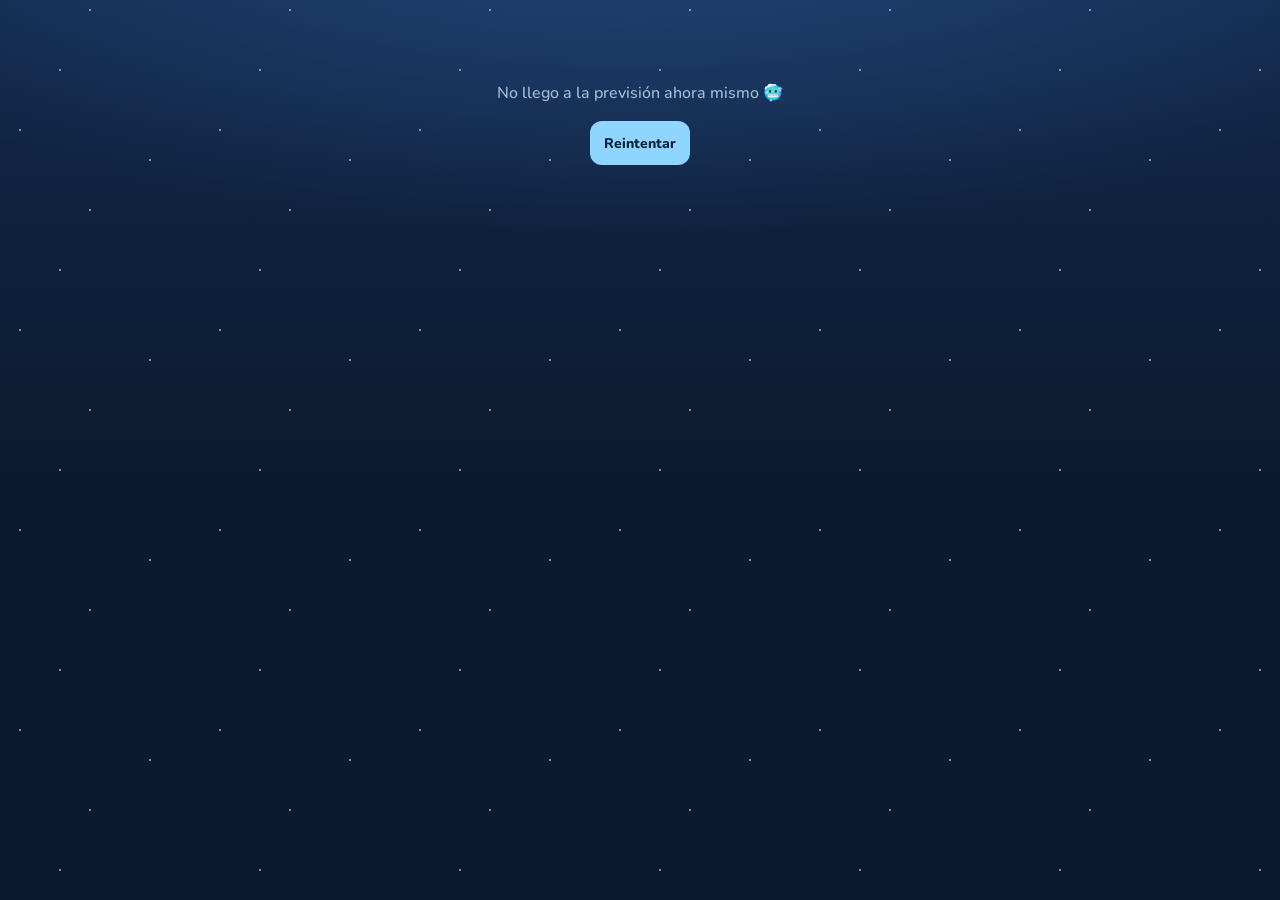
==== nieve/index.html @ bc5612e1 "App de nieve para canjear el vale de skimo + avisos diarios Co-Authored-By: Claude Opus 5.5 <noreply" ====
<!doctype html>
<html lang="es">
<head>
  <meta charset="utf-8">
  <meta name="viewport" content="width=device-width, initial-scale=1, viewport-fit=cover">
  <title>Skimo · Cosi</title>
  <meta name="robots" content="noindex, nofollow">
  <meta name="theme-color" content="#0b1a2e">
  <link rel="icon" type="image/png" href="icono-192.png">
  <link rel="apple-touch-icon" href="icono-180.png">
  <link rel="manifest" href="manifest.json">
  <meta name="apple-mobile-web-app-title" content="Skimo">
  <meta name="apple-mobile-web-app-capable" content="yes">
  <meta name="mobile-web-app-capable" content="yes">
  <meta name="apple-mobile-web-app-status-bar-style" content="black-translucent">
  <link rel="preconnect" href="https://api.open-meteo.com" crossorigin>
  <link rel="preconnect" href="https://fonts.googleapis.com">
  <link rel="preconnect" href="https://fonts.gstatic.com" crossorigin>
  <link href="https://fonts.googleapis.com/css2?family=Fraunces:opsz,wght@9..144,700&family=Nunito:wght@500;700;800&display=swap" rel="stylesheet">
  <link rel="stylesheet" href="estilos.css?v=1">
</head>
<body>
  <div class="copos" aria-hidden="true"></div>
  <main id="app"><div class="esqueleto"><i></i><i></i><i></i></div></main>
  <script type="module" src="app.js?v=1"></script>
</body>
</html>
---- nieve/estilos.css ----
:root {
  --fondo: #0b1a2e; --fondo2: #12284a; --carta: rgba(255, 255, 255, .06); --borde: rgba(255, 255, 255, .11);
  --txt: #eef5ff; --suave: #a9bdd8; --hielo: #8fd6ff;
  --top: #6ff0b0; --bien: #9be27a; --justo: #ffd166; --no: #8a9bb5; --rosa: #ff9ec4;
  --r: 18px;
}
* { box-sizing: border-box; margin: 0; }
html { -webkit-text-size-adjust: 100%; }
body {
  min-height: 100dvh; color: var(--txt); font: 500 15px/1.45 Nunito, system-ui, sans-serif;
  background: radial-gradient(120% 60% at 50% -10%, #23467a 0%, transparent 60%), linear-gradient(180deg, var(--fondo2), var(--fondo) 55%);
  background-color: var(--fondo); background-attachment: fixed;
}
a { color: var(--hielo); }
b { font-weight: 800; }
main { max-width: 560px; margin: 0 auto; padding: calc(env(safe-area-inset-top) + 22px) 16px calc(env(safe-area-inset-bottom) + 28px); position: relative; z-index: 1; }

/* copos: dos capas de fondo animadas, sin JS */
.copos { position: fixed; inset: -100px 0 0; pointer-events: none; z-index: 0; opacity: .5;
  background-image: radial-gradient(2px 2px at 20px 30px, #fff 50%, transparent 51%), radial-gradient(1.5px 1.5px at 90px 110px, #fff 50%, transparent 51%),
    radial-gradient(2.5px 2.5px at 150px 60px, #fff 50%, transparent 51%), radial-gradient(1.5px 1.5px at 60px 170px, #fff 50%, transparent 51%);
  background-size: 200px 200px; animation: nevar 14s linear infinite; }
@keyframes nevar { to { transform: translate3d(-20px, 200px, 0); } }
@media (prefers-reduced-motion: reduce) { .copos { animation: none; } }

.cab { margin-bottom: 16px; }
.ante { font-size: 12px; letter-spacing: .12em; text-transform: uppercase; color: var(--hielo); font-weight: 800; }
h1, h2, h3 { font-family: Fraunces, Georgia, serif; font-weight: 700; line-height: 1.15; }
h1 { font-size: clamp(24px, 7.4vw, 32px); margin-top: 4px; white-space: nowrap; }
h2 { font-size: 20px; }
h3 { font-size: 16px; margin-bottom: 10px; }
.sec { font-size: 18px; margin: 26px 2px 12px; }

.tarjeta { background: var(--carta); border: 1px solid var(--borde); border-radius: var(--r); padding: 16px; margin-bottom: 12px;
  backdrop-filter: blur(10px); -webkit-backdrop-filter: blur(10px); }

/* vale */
.vale-top { display: flex; gap: 12px; align-items: flex-start; }
.vale-emoji { font-size: 30px; line-height: 1; }
.vale h2 { font-size: 17px; margin-bottom: 4px; }
.vale p { color: var(--suave); font-size: 14px; }
.barra { height: 8px; border-radius: 9px; background: rgba(255, 255, 255, .1); margin-top: 14px; overflow: hidden; }
.barra i { display: block; height: 100%; border-radius: inherit; background: linear-gradient(90deg, var(--hielo), #fff); transition: width .8s; }
.vale.listo { border-color: rgba(111, 240, 176, .5); background: linear-gradient(135deg, rgba(111, 240, 176, .16), rgba(143, 214, 255, .08)); }
.vale.listo .barra i { background: linear-gradient(90deg, var(--top), #fff); }

/* mejor plan */
.mejor { background: linear-gradient(150deg, rgba(143, 214, 255, .18), rgba(255, 158, 196, .1)); border-color: rgba(143, 214, 255, .35); }
.mejor-top { display: flex; justify-content: space-between; gap: 12px; align-items: center; }
.mejor h2 { font-size: 24px; margin-top: 4px; }
.cuando { color: var(--suave); font-weight: 700; text-transform: capitalize; }
.mejor.vacio p { color: var(--suave); margin-top: 6px; }
.aro { --c: var(--hielo); flex: none; width: 74px; height: 74px; border-radius: 50%; display: grid; place-content: center; text-align: center;
  background: radial-gradient(closest-side, #14305a 80%, transparent 81%), conic-gradient(var(--c) calc(var(--n) * 1%), rgba(255, 255, 255, .12) 0); }
.aro b { font-size: 24px; line-height: 1; } .aro small { font-size: 10px; color: var(--suave); }
.aro.top { --c: var(--top); } .aro.bien { --c: var(--bien); } .aro.justo { --c: var(--justo); } .aro.no { --c: var(--no); }
.sello { margin: 12px 0 2px; font-weight: 800; }
.sello.top { color: var(--top); } .sello.bien { color: var(--bien); } .sello.justo { color: var(--justo); } .sello.no { color: var(--no); }
.lejos { color: var(--suave); font-weight: 600; font-size: 13px; }
.chips { list-style: none; padding: 0; display: flex; flex-wrap: wrap; gap: 6px; margin-top: 10px; }
.chips li { background: rgba(255, 255, 255, .08); border-radius: 99px; padding: 5px 10px; font-size: 13px; }
.acciones { display: flex; gap: 8px; margin-top: 14px; }
.btn { flex: 1; display: inline-flex; justify-content: center; align-items: center; gap: 6px; min-height: 44px; padding: 0 14px; border-radius: 12px;
  border: 0; font: 800 14px Nunito, sans-serif; text-decoration: none; cursor: pointer; background: var(--hielo); color: #072039; }
.acciones .btn { flex: 1 1 0; height: 46px; padding: 0 8px; white-space: nowrap; }
.btn.sec { background: rgba(255, 255, 255, .1); color: var(--txt); }
.btn:active { transform: scale(.97); }

/* findes */
.pestanas { display: flex; gap: 6px; overflow-x: auto; scrollbar-width: none; margin-bottom: 10px; }
.pestanas::-webkit-scrollbar { display: none; }
.pestanas button { flex: none; border: 1px solid var(--borde); background: var(--carta); color: var(--suave); border-radius: 99px;
  padding: 8px 14px; font: 800 13px Nunito, sans-serif; text-transform: capitalize; cursor: pointer; }
.pestanas button[aria-selected="true"] { background: var(--txt); color: var(--fondo); border-color: var(--txt); }
.ranking { list-style: none; padding: 0; background: var(--carta); border: 1px solid var(--borde); border-radius: var(--r); }
.ranking li { display: grid; grid-template-columns: 1fr 72px 30px; gap: 10px; align-items: center; padding: 11px 14px; }
.ranking li + li { border-top: 1px solid var(--borde); }
.r-nom b { display: block; font-size: 14px; } .r-nom small { color: var(--suave); font-size: 12px; }
.r-barra { height: 6px; border-radius: 6px; background: rgba(255, 255, 255, .1); overflow: hidden; }
.r-barra i { display: block; height: 100%; background: currentColor; border-radius: inherit; }
.r-nota { font-weight: 800; text-align: right; }
.top { color: var(--top); } .bien { color: var(--bien); } .justo { color: var(--justo); } .no { color: var(--no); }
.nota-lejos { color: var(--suave); font-size: 12px; margin: 8px 4px 0; }

/* sitios */
.sitio { padding: 0; overflow: hidden; }
.s-cab { all: unset; box-sizing: border-box; width: 100%; display: flex; justify-content: space-between; gap: 10px; padding: 14px 16px 8px; cursor: pointer; }
.s-cab:focus-visible { outline: 2px solid var(--hielo); outline-offset: -2px; border-radius: var(--r); }
.s-nom b { display: block; font-size: 16px; } .s-nom small, .s-datos small { color: var(--suave); font-size: 12px; }
.s-datos { text-align: right; flex: none; } .s-datos span { display: block; font-size: 13px; color: var(--suave); }
.s-datos span b { font-size: 22px; color: var(--txt); }
.grafica { display: block; width: 100%; height: 56px; padding: 0 16px; }
.g-finde { fill: rgba(255, 255, 255, .05); }
.g-hoy { stroke: var(--rosa); stroke-width: 1; stroke-dasharray: 2 2; vector-effect: non-scaling-stroke; }
.g-nieve { fill: var(--hielo); } .g-nieve.pasado { opacity: .4; }
.g-espesor { fill: none; stroke: #fff; stroke-width: 1.6; opacity: .75; }
.g-leyenda { display: flex; gap: 12px; padding: 6px 16px 12px; font-size: 11px; color: var(--suave); }
.g-leyenda i { display: inline-block; width: 10px; height: 4px; border-radius: 2px; margin-right: 5px; vertical-align: middle; }
.l-n { background: var(--hielo); } .l-e { background: #fff; } .l-f { background: rgba(255, 255, 255, .2); }
.detalle { padding: 0 16px 16px; animation: abrir .25s ease-out; }
@keyframes abrir { from { opacity: 0; transform: translateY(-4px); } }
.s-nota { color: var(--suave); font-size: 13px; margin-bottom: 8px; }
table { width: 100%; border-collapse: collapse; font-size: 13px; margin-bottom: 10px; }
th { color: var(--suave); font-weight: 700; font-size: 11px; text-align: left; padding: 4px 2px; }
td { padding: 6px 2px; border-top: 1px solid var(--borde); text-transform: capitalize; }
tr.f td { background: rgba(255, 255, 255, .04); }

/* avisos y pie */
.avisos ol { padding-left: 18px; color: var(--suave); font-size: 14px; }
.avisos li { margin-bottom: 4px; }
.tema { all: unset; box-sizing: border-box; cursor: pointer; display: flex; justify-content: space-between; width: 100%; margin: 8px 0;
  padding: 10px 12px; border-radius: 10px; background: rgba(0, 0, 0, .25); font: 700 14px ui-monospace, monospace; user-select: all; }
.tema span { font: 800 12px Nunito, sans-serif; color: var(--hielo); }
.mini { font-size: 12px; color: var(--suave); }
.aludes { border-color: rgba(255, 209, 102, .35); }
.enlaces { display: flex; flex-wrap: wrap; gap: 8px; }
.enlaces a { font-size: 13px; font-weight: 700; text-decoration: none; padding: 6px 10px; border-radius: 99px; background: rgba(255, 209, 102, .12); color: var(--justo); }
.pie { text-align: center; color: var(--suave); font-size: 12px; margin-top: 18px; }
.enl { background: none; border: 0; padding: 0; color: var(--hielo); font: inherit; font-weight: 700; text-decoration: underline; cursor: pointer; }

/* estados */
.cargando .pie .enl { opacity: .5; pointer-events: none; }
.error { text-align: center; padding: 60px 10px; color: var(--suave); font-size: 16px; }
.error .btn { margin-top: 16px; flex: none; }
.esqueleto i { display: block; height: 120px; border-radius: var(--r); margin-bottom: 12px; background: linear-gradient(90deg, var(--carta), rgba(255, 255, 255, .1), var(--carta));
  background-size: 200% 100%; animation: brillo 1.2s infinite; }
@keyframes brillo { to { background-position: -200% 0; } }
.toast { position: fixed; left: 50%; bottom: calc(env(safe-area-inset-bottom) + 20px); transform: translateX(-50%); z-index: 5;
  background: var(--txt); color: var(--fondo); font-weight: 800; padding: 10px 16px; border-radius: 99px; font-size: 14px; box-shadow: 0 6px 20px rgba(0, 0, 0, .3); }
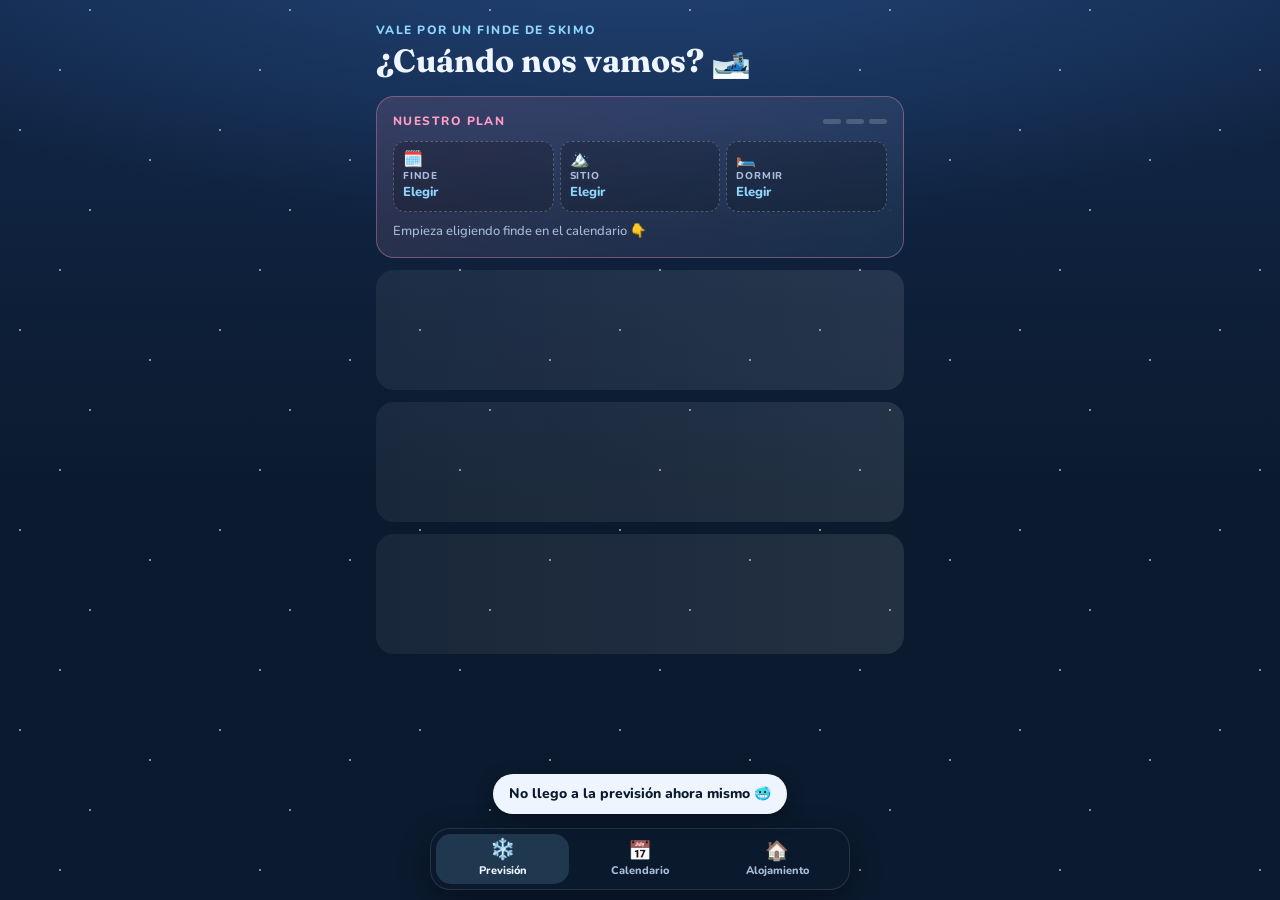
==== commit 5ef4c602: "Skimo: pestañas Previsión/Calendario/Alojamiento y plan que elige Cosi Co-Authored-By: Claude Opus 5" ====
--- a/nieve/index.html
+++ b/nieve/index.html
@@ -17,11 +17,11 @@
   <link rel="preconnect" href="https://fonts.googleapis.com">
   <link rel="preconnect" href="https://fonts.gstatic.com" crossorigin>
   <link href="https://fonts.googleapis.com/css2?family=Fraunces:opsz,wght@9..144,700&family=Nunito:wght@500;700;800&display=swap" rel="stylesheet">
-  <link rel="stylesheet" href="estilos.css?v=1">
+  <link rel="stylesheet" href="estilos.css?v=2">
 </head>
 <body>
   <div class="copos" aria-hidden="true"></div>
   <main id="app"><div class="esqueleto"><i></i><i></i><i></i></div></main>
-  <script type="module" src="app.js?v=1"></script>
+  <script type="module" src="app.js?v=2"></script>
 </body>
 </html>
--- a/nieve/estilos.css
+++ b/nieve/estilos.css
@@ -13,7 +13,7 @@
 }
 a { color: var(--hielo); }
 b { font-weight: 800; }
-main { max-width: 560px; margin: 0 auto; padding: calc(env(safe-area-inset-top) + 22px) 16px calc(env(safe-area-inset-bottom) + 28px); position: relative; z-index: 1; }
+main { max-width: 560px; margin: 0 auto; padding: calc(env(safe-area-inset-top) + 22px) 16px calc(env(safe-area-inset-bottom) + 96px); position: relative; z-index: 1; }
 
 /* copos: dos capas de fondo animadas, sin JS */
 .copos { position: fixed; inset: -100px 0 0; pointer-events: none; z-index: 0; opacity: .5;
@@ -29,7 +29,7 @@
 h1 { font-size: clamp(24px, 7.4vw, 32px); margin-top: 4px; white-space: nowrap; }
 h2 { font-size: 20px; }
 h3 { font-size: 16px; margin-bottom: 10px; }
-.sec { font-size: 18px; margin: 26px 2px 12px; }
+.seccion { font-size: 18px; margin: 26px 2px 12px; }
 
 .tarjeta { background: var(--carta); border: 1px solid var(--borde); border-radius: var(--r); padding: 16px; margin-bottom: 12px;
   backdrop-filter: blur(10px); -webkit-backdrop-filter: blur(10px); }
@@ -125,5 +125,96 @@
 .esqueleto i { display: block; height: 120px; border-radius: var(--r); margin-bottom: 12px; background: linear-gradient(90deg, var(--carta), rgba(255, 255, 255, .1), var(--carta));
   background-size: 200% 100%; animation: brillo 1.2s infinite; }
 @keyframes brillo { to { background-position: -200% 0; } }
-.toast { position: fixed; left: 50%; bottom: calc(env(safe-area-inset-bottom) + 20px); transform: translateX(-50%); z-index: 5;
+.toast { position: fixed; left: 50%; bottom: calc(env(safe-area-inset-bottom) + 86px); transform: translateX(-50%); z-index: 5; text-align: center; width: max-content; max-width: calc(100% - 32px);
   background: var(--txt); color: var(--fondo); font-weight: 800; padding: 10px 16px; border-radius: 99px; font-size: 14px; box-shadow: 0 6px 20px rgba(0, 0, 0, .3); }
+
+/* ── plan ─────────────────────────────────────────────────── */
+.seccion small { font: 600 12px Nunito, sans-serif; color: var(--suave); margin-left: 6px; }
+.plan { border-color: rgba(255, 158, 196, .35); background: linear-gradient(150deg, rgba(255, 158, 196, .14), rgba(143, 214, 255, .08)); }
+.plan.completo { border-color: rgba(111, 240, 176, .55); background: linear-gradient(150deg, rgba(111, 240, 176, .16), rgba(255, 158, 196, .1)); }
+.plan-cab { display: flex; justify-content: space-between; align-items: center; margin-bottom: 10px; }
+.plan .ante { color: var(--rosa); }
+.puntos { display: flex; gap: 5px; }
+.puntos i { width: 18px; height: 5px; border-radius: 3px; background: rgba(255, 255, 255, .18); transition: background .3s; }
+.puntos i.si { background: var(--top); }
+.slots { display: grid; grid-template-columns: repeat(3, 1fr); gap: 6px; }
+.slot { all: unset; box-sizing: border-box; cursor: pointer; display: flex; flex-direction: column; gap: 2px; min-width: 0; padding: 9px 9px 10px;
+  border-radius: 12px; background: rgba(0, 0, 0, .2); border: 1px dashed rgba(255, 255, 255, .22); transition: transform .15s, background .2s; }
+.slot:active { transform: scale(.96); }
+.slot.ok { border-style: solid; border-color: rgba(111, 240, 176, .5); background: rgba(111, 240, 176, .1); }
+.s-ico { font-size: 16px; line-height: 1; } .slot.ok .s-ico { color: var(--top); font-weight: 800; }
+.slot small { font-size: 10px; letter-spacing: .08em; text-transform: uppercase; color: var(--suave); font-weight: 800; }
+.slot b { font-size: 13px; line-height: 1.2; overflow: hidden; display: -webkit-box; -webkit-line-clamp: 2; -webkit-box-orient: vertical; }
+.slot:not(.ok) b { color: var(--hielo); }
+.plan-nota { font-size: 13px; margin-top: 10px; font-weight: 700; }
+.plan-pista { font-size: 13px; color: var(--suave); margin-top: 10px; }
+.borrar { display: block; margin: 10px auto 0; font-size: 12px; color: var(--suave); }
+.btn.hecho { background: var(--top); }
+.btn.ancho { width: 100%; margin-top: 12px; }
+
+/* ── menú inferior ────────────────────────────────────────── */
+.menu { position: fixed; left: 50%; bottom: calc(env(safe-area-inset-bottom) + 10px); transform: translateX(-50%); z-index: 4;
+  display: flex; gap: 4px; padding: 5px; width: min(420px, calc(100% - 24px)); border-radius: 20px;
+  background: rgba(11, 26, 46, .82); border: 1px solid var(--borde); backdrop-filter: blur(16px); -webkit-backdrop-filter: blur(16px);
+  box-shadow: 0 10px 30px rgba(0, 0, 0, .35); }
+.menu button { all: unset; flex: 1; cursor: pointer; display: flex; flex-direction: column; align-items: center; gap: 1px; padding: 7px 0 6px;
+  border-radius: 15px; font: 800 11px Nunito, sans-serif; color: var(--suave); transition: background .2s, color .2s; }
+.menu button span { font-size: 19px; line-height: 1.1; filter: grayscale(.6); transition: transform .2s, filter .2s; }
+.menu button[aria-current="true"] { background: rgba(143, 214, 255, .16); color: var(--txt); }
+.menu button[aria-current="true"] span { filter: none; transform: translateY(-1px) scale(1.08); }
+.vista.entra { animation: entrar .28s ease-out; }
+@keyframes entrar { from { opacity: 0; transform: translateY(8px); } }
+
+/* ── elegidos ─────────────────────────────────────────────── */
+.ranking li { display: block; padding: 0; }
+.ranking li > button { all: unset; box-sizing: border-box; cursor: pointer; width: 100%; display: grid; grid-template-columns: 1fr 72px 30px; gap: 10px; align-items: center; padding: 11px 14px; transition: background .2s; }
+.ranking li > button:active { background: rgba(255, 255, 255, .06); }
+.ranking li > button.elegido { background: rgba(111, 240, 176, .1); }
+.ranking li > button.elegido b { color: var(--top); }
+.sitio.elegido { border-color: rgba(111, 240, 176, .5); }
+.sitio.elegido .s-nom b { color: var(--top); }
+.g-finde.sel { fill: rgba(255, 158, 196, .22); }
+.g-leyenda .mas { margin-left: auto; color: var(--hielo); font-weight: 800; }
+.guia h2 { margin: 2px 0 6px; }
+.guia p { color: var(--suave); }
+.guia.elegido h2 { text-transform: capitalize; }
+.guia .ranking { margin-top: 10px; background: rgba(0, 0, 0, .15); }
+.puente { color: var(--justo) !important; font-weight: 800; font-size: 13px; margin-bottom: 4px; }
+.centro { text-align: center; margin: 10px 0; }
+
+/* ── calendario ───────────────────────────────────────────── */
+.leyenda-cal { display: flex; flex-wrap: wrap; justify-content: center; gap: 6px 12px; font-size: 11px; color: var(--suave); margin-top: 6px; }
+.leyenda-cal i { display: inline-block; width: 10px; height: 10px; border-radius: 3px; margin-right: 4px; vertical-align: -1px; }
+.n-top { background: var(--top); } .n-bien { background: var(--bien); } .n-justo { background: var(--justo); } .n-no { background: var(--no); }
+.leyenda-cal .sin { background: rgba(255, 255, 255, .12); } .leyenda-cal .fes { background: var(--rosa); border-radius: 50%; width: 6px; height: 6px; }
+.mes { background: var(--carta); border: 1px solid var(--borde); border-radius: var(--r); padding: 14px 12px; margin-bottom: 12px; }
+.mes h3 { margin: 0 4px 10px; }
+.sem, .grid { display: grid; grid-template-columns: repeat(7, 1fr); gap: 4px; }
+.sem b { text-align: center; font-size: 11px; color: var(--suave); }
+.dia { all: unset; box-sizing: border-box; position: relative; display: grid; place-items: center; aspect-ratio: 1; border-radius: 10px; font-weight: 700; font-size: 14px; color: var(--suave); }
+.dia.fin { color: var(--txt); background: rgba(255, 255, 255, .08); }
+button.dia { cursor: pointer; transition: transform .12s; } button.dia:active { transform: scale(.9); }
+.dia.pasado { opacity: .3; }
+.dia.hoy { outline: 2px solid var(--hielo); outline-offset: -2px; }
+.dia.festivo::after { content: ""; position: absolute; top: 4px; right: 5px; width: 5px; height: 5px; border-radius: 50%; background: var(--rosa); }
+.dia.n-top { background: rgba(111, 240, 176, .35); } .dia.n-bien { background: rgba(155, 226, 122, .28); }
+.dia.n-justo { background: rgba(255, 209, 102, .25); } .dia.n-no { background: rgba(138, 155, 181, .22); }
+.dia.sel { background: var(--rosa) !important; color: #2a0f1d; box-shadow: 0 0 0 2px #fff inset; }
+.dia em { position: absolute; bottom: 1px; font-size: 9px; font-style: normal; color: var(--hielo); }
+.dia.sel em { color: #2a0f1d; }
+
+/* ── alojamiento ──────────────────────────────────────────── */
+.zonas { display: flex; gap: 6px; overflow-x: auto; scrollbar-width: none; margin: 0 -16px 12px; padding: 0 16px; }
+.zonas::-webkit-scrollbar { display: none; }
+.zonas button { flex: none; border: 1px solid var(--borde); background: var(--carta); color: var(--suave); border-radius: 99px; padding: 8px 14px; font: 800 13px Nunito, sans-serif; cursor: pointer; }
+.zonas button.on { background: var(--txt); color: var(--fondo); border-color: var(--txt); }
+.aloj { transition: border-color .2s, background .2s; }
+.aloj.elegido { border-color: rgba(111, 240, 176, .6); background: rgba(111, 240, 176, .08); }
+.a-top { display: flex; gap: 12px; align-items: center; margin-bottom: 8px; }
+.a-emoji { font-size: 30px; width: 48px; height: 48px; display: grid; place-items: center; border-radius: 14px; background: rgba(255, 255, 255, .08); flex: none; }
+.a-top b { display: block; font-size: 16px; } .a-top small { color: var(--suave); font-size: 12px; }
+.aloj > p { color: var(--suave); font-size: 14px; margin-bottom: 10px; }
+.a-links { display: flex; flex-wrap: wrap; gap: 6px; margin-bottom: 12px; }
+.a-links a { font-size: 13px; font-weight: 800; text-decoration: none; padding: 7px 12px; border-radius: 99px; background: rgba(143, 214, 255, .12); }
+.aloj .btn { width: 100%; }
+.confeti { position: fixed; inset: 0; width: 100%; height: 100%; pointer-events: none; z-index: 9; }
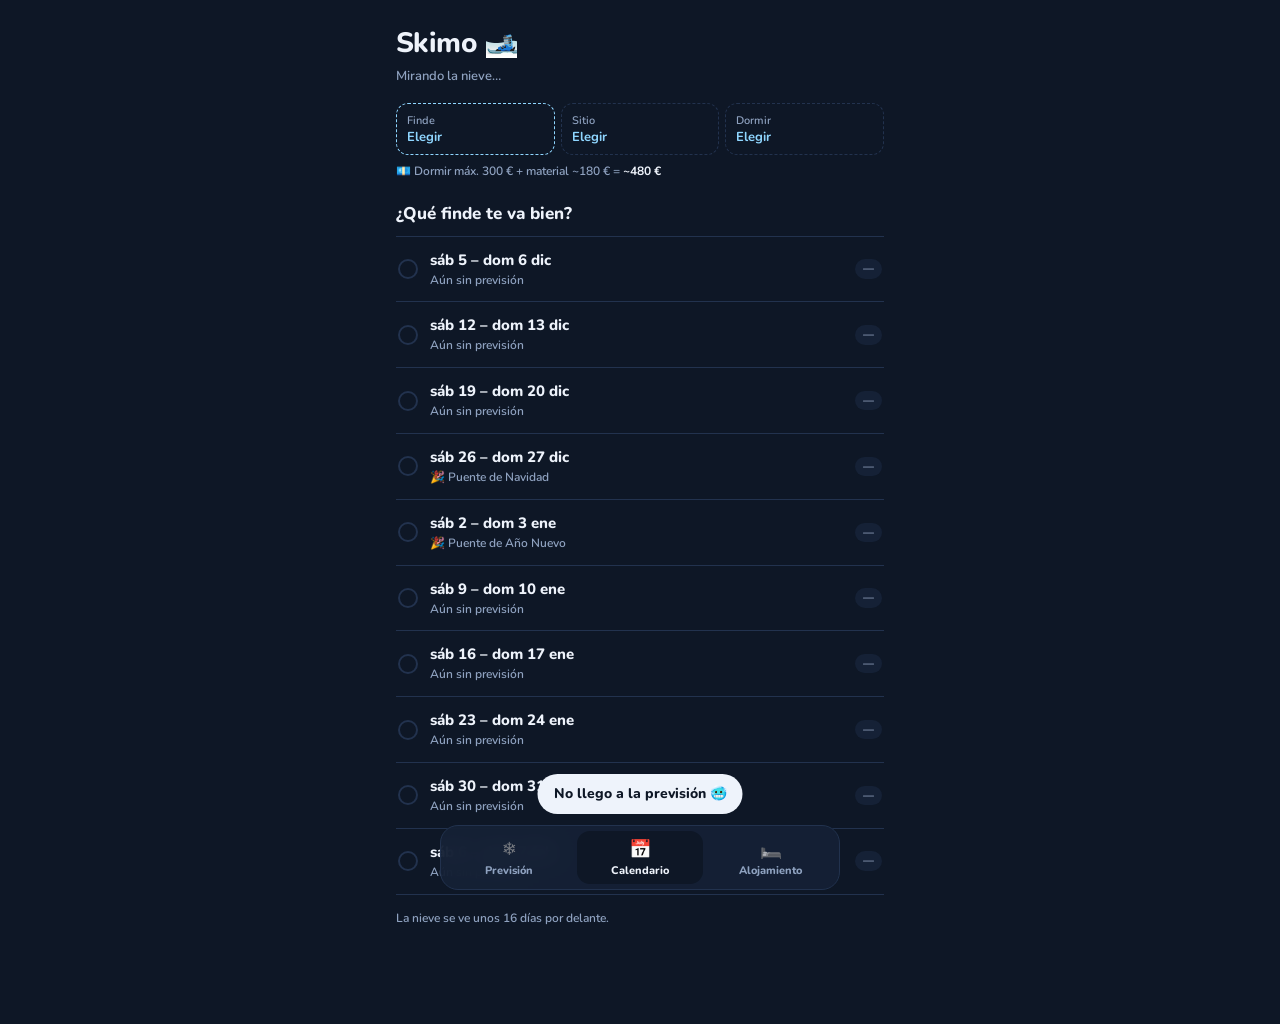
==== commit 3cc5c9ce: "Skimo minimalista: 3 listas, plan guiado, alojamiento 2 noches máx. 300 € y coste de material Co-Aut" ====
--- a/nieve/index.html
+++ b/nieve/index.html
@@ -16,12 +16,11 @@
   <link rel="preconnect" href="https://api.open-meteo.com" crossorigin>
   <link rel="preconnect" href="https://fonts.googleapis.com">
   <link rel="preconnect" href="https://fonts.gstatic.com" crossorigin>
-  <link href="https://fonts.googleapis.com/css2?family=Fraunces:opsz,wght@9..144,700&family=Nunito:wght@500;700;800&display=swap" rel="stylesheet">
-  <link rel="stylesheet" href="estilos.css?v=2">
+  <link href="https://fonts.googleapis.com/css2?family=Nunito:wght@500;700;800&display=swap" rel="stylesheet">
+  <link rel="stylesheet" href="estilos.css?v=3">
 </head>
 <body>
-  <div class="copos" aria-hidden="true"></div>
   <main id="app"><div class="esqueleto"><i></i><i></i><i></i></div></main>
-  <script type="module" src="app.js?v=2"></script>
+  <script type="module" src="app.js?v=3"></script>
 </body>
 </html>
--- a/nieve/estilos.css
+++ b/nieve/estilos.css
@@ -1,220 +1,72 @@
 :root {
-  --fondo: #0b1a2e; --fondo2: #12284a; --carta: rgba(255, 255, 255, .06); --borde: rgba(255, 255, 255, .11);
-  --txt: #eef5ff; --suave: #a9bdd8; --hielo: #8fd6ff;
-  --top: #6ff0b0; --bien: #9be27a; --justo: #ffd166; --no: #8a9bb5; --rosa: #ff9ec4;
-  --r: 18px;
+  --fondo: #0e1726; --carta: #152136; --borde: #22324e; --txt: #eef3fb; --suave: #8fa2c0; --hielo: #8fd6ff;
+  --top: #6fe3a5; --bien: #a6dd7e; --justo: #ffd166; --no: #7d8ca6;
 }
 * { box-sizing: border-box; margin: 0; }
 html { -webkit-text-size-adjust: 100%; }
-body {
-  min-height: 100dvh; color: var(--txt); font: 500 15px/1.45 Nunito, system-ui, sans-serif;
-  background: radial-gradient(120% 60% at 50% -10%, #23467a 0%, transparent 60%), linear-gradient(180deg, var(--fondo2), var(--fondo) 55%);
-  background-color: var(--fondo); background-attachment: fixed;
-}
+body { min-height: 100dvh; background: var(--fondo); color: var(--txt); font: 600 15px/1.4 Nunito, system-ui, sans-serif; -webkit-tap-highlight-color: transparent; }
 a { color: var(--hielo); }
-b { font-weight: 800; }
-main { max-width: 560px; margin: 0 auto; padding: calc(env(safe-area-inset-top) + 22px) 16px calc(env(safe-area-inset-bottom) + 96px); position: relative; z-index: 1; }
+main { max-width: 520px; margin: 0 auto; padding: calc(env(safe-area-inset-top) + 24px) 16px calc(env(safe-area-inset-bottom) + 96px); }
 
-/* copos: dos capas de fondo animadas, sin JS */
-.copos { position: fixed; inset: -100px 0 0; pointer-events: none; z-index: 0; opacity: .5;
-  background-image: radial-gradient(2px 2px at 20px 30px, #fff 50%, transparent 51%), radial-gradient(1.5px 1.5px at 90px 110px, #fff 50%, transparent 51%),
-    radial-gradient(2.5px 2.5px at 150px 60px, #fff 50%, transparent 51%), radial-gradient(1.5px 1.5px at 60px 170px, #fff 50%, transparent 51%);
-  background-size: 200px 200px; animation: nevar 14s linear infinite; }
-@keyframes nevar { to { transform: translate3d(-20px, 200px, 0); } }
-@media (prefers-reduced-motion: reduce) { .copos { animation: none; } }
+/* cabecera y vale */
+.cab h1 { font-size: 28px; font-weight: 800; letter-spacing: -.02em; }
+.vale { color: var(--suave); font-size: 13px; margin-top: 4px; }
+.barra { height: 4px; border-radius: 4px; background: var(--borde); margin-top: 8px; overflow: hidden; }
+.barra i { display: block; height: 100%; background: var(--hielo); border-radius: inherit; transition: width .6s; }
+.barra.listo i { background: var(--top); }
 
-.cab { margin-bottom: 16px; }
-.ante { font-size: 12px; letter-spacing: .12em; text-transform: uppercase; color: var(--hielo); font-weight: 800; }
-h1, h2, h3 { font-family: Fraunces, Georgia, serif; font-weight: 700; line-height: 1.15; }
-h1 { font-size: clamp(24px, 7.4vw, 32px); margin-top: 4px; white-space: nowrap; }
-h2 { font-size: 20px; }
-h3 { font-size: 16px; margin-bottom: 10px; }
-.seccion { font-size: 18px; margin: 26px 2px 12px; }
+/* plan */
+.plan { margin: 18px 0 22px; }
+.slots { display: grid; grid-template-columns: repeat(3, 1fr); gap: 6px; }
+.slot { all: unset; box-sizing: border-box; cursor: pointer; min-width: 0; padding: 9px 10px; border-radius: 12px; border: 1px dashed var(--borde); transition: transform .12s, border-color .2s; }
+.slot:active { transform: scale(.96); }
+.slot small { display: block; font-size: 11px; color: var(--suave); }
+.slot b { display: -webkit-box; -webkit-line-clamp: 2; -webkit-box-orient: vertical; overflow: hidden; font-size: 13px; line-height: 1.25; color: var(--hielo); }
+.slot.aqui { border-color: var(--hielo); }
+.slot.ok { border-style: solid; background: var(--carta); }
+.slot.ok small { color: var(--top); }
+.slot.ok b { color: var(--txt); }
+.gasto { font-size: 12px; color: var(--suave); margin-top: 8px; }
+.gasto b { color: var(--txt); }
+.btn { display: flex; justify-content: center; align-items: center; height: 46px; margin-top: 10px; border-radius: 12px; border: 0; cursor: pointer;
+  background: var(--hielo); color: #082036; font: 800 15px Nunito, sans-serif; text-decoration: none; }
+.btn.sec { background: var(--carta); color: var(--txt); padding: 0 18px; }
+.btn:active { transform: scale(.98); }
 
-.tarjeta { background: var(--carta); border: 1px solid var(--borde); border-radius: var(--r); padding: 16px; margin-bottom: 12px;
-  backdrop-filter: blur(10px); -webkit-backdrop-filter: blur(10px); }
+/* listas */
+.intro { font-size: 17px; font-weight: 800; margin-bottom: 10px; }
+.intro span { display: block; font-size: 12px; font-weight: 600; color: var(--suave); }
+.lista { list-style: none; padding: 0; border-top: 1px solid var(--borde); }
+.lista li { border-bottom: 1px solid var(--borde); }
+.fila { all: unset; box-sizing: border-box; cursor: pointer; width: 100%; display: flex; align-items: center; gap: 12px; padding: 13px 2px; }
+.fila:active { opacity: .6; }
+.check { flex: none; width: 20px; height: 20px; border-radius: 50%; border: 2px solid var(--borde); transition: background .2s, border-color .2s; }
+.fila.si .check { border-color: var(--top); background: var(--top) url("data:image/svg+xml,%3Csvg xmlns='http://www.w3.org/2000/svg' viewBox='0 0 20 20'%3E%3Cpath d='M5 10.5l3.2 3L15 7' fill='none' stroke='%230e1726' stroke-width='2.6' stroke-linecap='round' stroke-linejoin='round'/%3E%3C/svg%3E") center/100%; }
+.txt { flex: 1; min-width: 0; }
+.txt b { display: block; font-weight: 800; }
+.txt small { display: block; color: var(--suave); font-size: 12px; margin-top: 1px; }
+.der { flex: none; display: flex; flex-direction: column; align-items: flex-end; gap: 3px; }
+.der b { font-weight: 800; }
+.pill { font-size: 11px; font-weight: 800; padding: 2px 8px; border-radius: 99px; background: var(--carta); }
+.pill.top { color: var(--top); } .pill.bien { color: var(--bien); } .pill.justo { color: var(--justo); } .pill.no, .pill.gris { color: var(--no); }
+.con-enlace { display: flex; align-items: center; gap: 8px; }
+.ver { flex: none; font-size: 13px; font-weight: 800; text-decoration: none; padding: 6px 10px; border-radius: 99px; background: var(--carta); white-space: nowrap; }
+.pie { color: var(--suave); font-size: 12px; margin-top: 14px; line-height: 1.6; }
+.enl { all: unset; cursor: pointer; color: var(--hielo); text-decoration: underline; }
+.vacio { text-align: center; padding: 40px 0; color: var(--suave); }
+.vacio .btn { display: inline-flex; }
 
-/* vale */
-.vale-top { display: flex; gap: 12px; align-items: flex-start; }
-.vale-emoji { font-size: 30px; line-height: 1; }
-.vale h2 { font-size: 17px; margin-bottom: 4px; }
-.vale p { color: var(--suave); font-size: 14px; }
-.barra { height: 8px; border-radius: 9px; background: rgba(255, 255, 255, .1); margin-top: 14px; overflow: hidden; }
-.barra i { display: block; height: 100%; border-radius: inherit; background: linear-gradient(90deg, var(--hielo), #fff); transition: width .8s; }
-.vale.listo { border-color: rgba(111, 240, 176, .5); background: linear-gradient(135deg, rgba(111, 240, 176, .16), rgba(143, 214, 255, .08)); }
-.vale.listo .barra i { background: linear-gradient(90deg, var(--top), #fff); }
+/* menú inferior */
+.menu { position: fixed; left: 50%; bottom: calc(env(safe-area-inset-bottom) + 10px); transform: translateX(-50%); z-index: 4; display: flex; gap: 4px; padding: 5px;
+  width: min(400px, calc(100% - 24px)); border-radius: 18px; background: rgba(21, 33, 54, .92); border: 1px solid var(--borde);
+  backdrop-filter: blur(12px); -webkit-backdrop-filter: blur(12px); }
+.menu button { all: unset; flex: 1; cursor: pointer; display: flex; flex-direction: column; align-items: center; padding: 6px 0; border-radius: 13px; font-size: 11px; font-weight: 800; color: var(--suave); }
+.menu button span { font-size: 18px; filter: grayscale(1); opacity: .7; }
+.menu button[aria-current="true"] { background: var(--fondo); color: var(--txt); }
+.menu button[aria-current="true"] span { filter: none; opacity: 1; }
 
-/* mejor plan */
-.mejor { background: linear-gradient(150deg, rgba(143, 214, 255, .18), rgba(255, 158, 196, .1)); border-color: rgba(143, 214, 255, .35); }
-.mejor-top { display: flex; justify-content: space-between; gap: 12px; align-items: center; }
-.mejor h2 { font-size: 24px; margin-top: 4px; }
-.cuando { color: var(--suave); font-weight: 700; text-transform: capitalize; }
-.mejor.vacio p { color: var(--suave); margin-top: 6px; }
-.aro { --c: var(--hielo); flex: none; width: 74px; height: 74px; border-radius: 50%; display: grid; place-content: center; text-align: center;
-  background: radial-gradient(closest-side, #14305a 80%, transparent 81%), conic-gradient(var(--c) calc(var(--n) * 1%), rgba(255, 255, 255, .12) 0); }
-.aro b { font-size: 24px; line-height: 1; } .aro small { font-size: 10px; color: var(--suave); }
-.aro.top { --c: var(--top); } .aro.bien { --c: var(--bien); } .aro.justo { --c: var(--justo); } .aro.no { --c: var(--no); }
-.sello { margin: 12px 0 2px; font-weight: 800; }
-.sello.top { color: var(--top); } .sello.bien { color: var(--bien); } .sello.justo { color: var(--justo); } .sello.no { color: var(--no); }
-.lejos { color: var(--suave); font-weight: 600; font-size: 13px; }
-.chips { list-style: none; padding: 0; display: flex; flex-wrap: wrap; gap: 6px; margin-top: 10px; }
-.chips li { background: rgba(255, 255, 255, .08); border-radius: 99px; padding: 5px 10px; font-size: 13px; }
-.acciones { display: flex; gap: 8px; margin-top: 14px; }
-.btn { flex: 1; display: inline-flex; justify-content: center; align-items: center; gap: 6px; min-height: 44px; padding: 0 14px; border-radius: 12px;
-  border: 0; font: 800 14px Nunito, sans-serif; text-decoration: none; cursor: pointer; background: var(--hielo); color: #072039; }
-.acciones .btn { flex: 1 1 0; height: 46px; padding: 0 8px; white-space: nowrap; }
-.btn.sec { background: rgba(255, 255, 255, .1); color: var(--txt); }
-.btn:active { transform: scale(.97); }
-
-/* findes */
-.pestanas { display: flex; gap: 6px; overflow-x: auto; scrollbar-width: none; margin-bottom: 10px; }
-.pestanas::-webkit-scrollbar { display: none; }
-.pestanas button { flex: none; border: 1px solid var(--borde); background: var(--carta); color: var(--suave); border-radius: 99px;
-  padding: 8px 14px; font: 800 13px Nunito, sans-serif; text-transform: capitalize; cursor: pointer; }
-.pestanas button[aria-selected="true"] { background: var(--txt); color: var(--fondo); border-color: var(--txt); }
-.ranking { list-style: none; padding: 0; background: var(--carta); border: 1px solid var(--borde); border-radius: var(--r); }
-.ranking li { display: grid; grid-template-columns: 1fr 72px 30px; gap: 10px; align-items: center; padding: 11px 14px; }
-.ranking li + li { border-top: 1px solid var(--borde); }
-.r-nom b { display: block; font-size: 14px; } .r-nom small { color: var(--suave); font-size: 12px; }
-.r-barra { height: 6px; border-radius: 6px; background: rgba(255, 255, 255, .1); overflow: hidden; }
-.r-barra i { display: block; height: 100%; background: currentColor; border-radius: inherit; }
-.r-nota { font-weight: 800; text-align: right; }
-.top { color: var(--top); } .bien { color: var(--bien); } .justo { color: var(--justo); } .no { color: var(--no); }
-.nota-lejos { color: var(--suave); font-size: 12px; margin: 8px 4px 0; }
-
-/* sitios */
-.sitio { padding: 0; overflow: hidden; }
-.s-cab { all: unset; box-sizing: border-box; width: 100%; display: flex; justify-content: space-between; gap: 10px; padding: 14px 16px 8px; cursor: pointer; }
-.s-cab:focus-visible { outline: 2px solid var(--hielo); outline-offset: -2px; border-radius: var(--r); }
-.s-nom b { display: block; font-size: 16px; } .s-nom small, .s-datos small { color: var(--suave); font-size: 12px; }
-.s-datos { text-align: right; flex: none; } .s-datos span { display: block; font-size: 13px; color: var(--suave); }
-.s-datos span b { font-size: 22px; color: var(--txt); }
-.grafica { display: block; width: 100%; height: 56px; padding: 0 16px; }
-.g-finde { fill: rgba(255, 255, 255, .05); }
-.g-hoy { stroke: var(--rosa); stroke-width: 1; stroke-dasharray: 2 2; vector-effect: non-scaling-stroke; }
-.g-nieve { fill: var(--hielo); } .g-nieve.pasado { opacity: .4; }
-.g-espesor { fill: none; stroke: #fff; stroke-width: 1.6; opacity: .75; }
-.g-leyenda { display: flex; gap: 12px; padding: 6px 16px 12px; font-size: 11px; color: var(--suave); }
-.g-leyenda i { display: inline-block; width: 10px; height: 4px; border-radius: 2px; margin-right: 5px; vertical-align: middle; }
-.l-n { background: var(--hielo); } .l-e { background: #fff; } .l-f { background: rgba(255, 255, 255, .2); }
-.detalle { padding: 0 16px 16px; animation: abrir .25s ease-out; }
-@keyframes abrir { from { opacity: 0; transform: translateY(-4px); } }
-.s-nota { color: var(--suave); font-size: 13px; margin-bottom: 8px; }
-table { width: 100%; border-collapse: collapse; font-size: 13px; margin-bottom: 10px; }
-th { color: var(--suave); font-weight: 700; font-size: 11px; text-align: left; padding: 4px 2px; }
-td { padding: 6px 2px; border-top: 1px solid var(--borde); text-transform: capitalize; }
-tr.f td { background: rgba(255, 255, 255, .04); }
-
-/* avisos y pie */
-.avisos ol { padding-left: 18px; color: var(--suave); font-size: 14px; }
-.avisos li { margin-bottom: 4px; }
-.tema { all: unset; box-sizing: border-box; cursor: pointer; display: flex; justify-content: space-between; width: 100%; margin: 8px 0;
-  padding: 10px 12px; border-radius: 10px; background: rgba(0, 0, 0, .25); font: 700 14px ui-monospace, monospace; user-select: all; }
-.tema span { font: 800 12px Nunito, sans-serif; color: var(--hielo); }
-.mini { font-size: 12px; color: var(--suave); }
-.aludes { border-color: rgba(255, 209, 102, .35); }
-.enlaces { display: flex; flex-wrap: wrap; gap: 8px; }
-.enlaces a { font-size: 13px; font-weight: 700; text-decoration: none; padding: 6px 10px; border-radius: 99px; background: rgba(255, 209, 102, .12); color: var(--justo); }
-.pie { text-align: center; color: var(--suave); font-size: 12px; margin-top: 18px; }
-.enl { background: none; border: 0; padding: 0; color: var(--hielo); font: inherit; font-weight: 700; text-decoration: underline; cursor: pointer; }
-
-/* estados */
-.cargando .pie .enl { opacity: .5; pointer-events: none; }
-.error { text-align: center; padding: 60px 10px; color: var(--suave); font-size: 16px; }
-.error .btn { margin-top: 16px; flex: none; }
-.esqueleto i { display: block; height: 120px; border-radius: var(--r); margin-bottom: 12px; background: linear-gradient(90deg, var(--carta), rgba(255, 255, 255, .1), var(--carta));
-  background-size: 200% 100%; animation: brillo 1.2s infinite; }
-@keyframes brillo { to { background-position: -200% 0; } }
-.toast { position: fixed; left: 50%; bottom: calc(env(safe-area-inset-bottom) + 86px); transform: translateX(-50%); z-index: 5; text-align: center; width: max-content; max-width: calc(100% - 32px);
-  background: var(--txt); color: var(--fondo); font-weight: 800; padding: 10px 16px; border-radius: 99px; font-size: 14px; box-shadow: 0 6px 20px rgba(0, 0, 0, .3); }
-
-/* ── plan ─────────────────────────────────────────────────── */
-.seccion small { font: 600 12px Nunito, sans-serif; color: var(--suave); margin-left: 6px; }
-.plan { border-color: rgba(255, 158, 196, .35); background: linear-gradient(150deg, rgba(255, 158, 196, .14), rgba(143, 214, 255, .08)); }
-.plan.completo { border-color: rgba(111, 240, 176, .55); background: linear-gradient(150deg, rgba(111, 240, 176, .16), rgba(255, 158, 196, .1)); }
-.plan-cab { display: flex; justify-content: space-between; align-items: center; margin-bottom: 10px; }
-.plan .ante { color: var(--rosa); }
-.puntos { display: flex; gap: 5px; }
-.puntos i { width: 18px; height: 5px; border-radius: 3px; background: rgba(255, 255, 255, .18); transition: background .3s; }
-.puntos i.si { background: var(--top); }
-.slots { display: grid; grid-template-columns: repeat(3, 1fr); gap: 6px; }
-.slot { all: unset; box-sizing: border-box; cursor: pointer; display: flex; flex-direction: column; gap: 2px; min-width: 0; padding: 9px 9px 10px;
-  border-radius: 12px; background: rgba(0, 0, 0, .2); border: 1px dashed rgba(255, 255, 255, .22); transition: transform .15s, background .2s; }
-.slot:active { transform: scale(.96); }
-.slot.ok { border-style: solid; border-color: rgba(111, 240, 176, .5); background: rgba(111, 240, 176, .1); }
-.s-ico { font-size: 16px; line-height: 1; } .slot.ok .s-ico { color: var(--top); font-weight: 800; }
-.slot small { font-size: 10px; letter-spacing: .08em; text-transform: uppercase; color: var(--suave); font-weight: 800; }
-.slot b { font-size: 13px; line-height: 1.2; overflow: hidden; display: -webkit-box; -webkit-line-clamp: 2; -webkit-box-orient: vertical; }
-.slot:not(.ok) b { color: var(--hielo); }
-.plan-nota { font-size: 13px; margin-top: 10px; font-weight: 700; }
-.plan-pista { font-size: 13px; color: var(--suave); margin-top: 10px; }
-.borrar { display: block; margin: 10px auto 0; font-size: 12px; color: var(--suave); }
-.btn.hecho { background: var(--top); }
-.btn.ancho { width: 100%; margin-top: 12px; }
-
-/* ── menú inferior ────────────────────────────────────────── */
-.menu { position: fixed; left: 50%; bottom: calc(env(safe-area-inset-bottom) + 10px); transform: translateX(-50%); z-index: 4;
-  display: flex; gap: 4px; padding: 5px; width: min(420px, calc(100% - 24px)); border-radius: 20px;
-  background: rgba(11, 26, 46, .82); border: 1px solid var(--borde); backdrop-filter: blur(16px); -webkit-backdrop-filter: blur(16px);
-  box-shadow: 0 10px 30px rgba(0, 0, 0, .35); }
-.menu button { all: unset; flex: 1; cursor: pointer; display: flex; flex-direction: column; align-items: center; gap: 1px; padding: 7px 0 6px;
-  border-radius: 15px; font: 800 11px Nunito, sans-serif; color: var(--suave); transition: background .2s, color .2s; }
-.menu button span { font-size: 19px; line-height: 1.1; filter: grayscale(.6); transition: transform .2s, filter .2s; }
-.menu button[aria-current="true"] { background: rgba(143, 214, 255, .16); color: var(--txt); }
-.menu button[aria-current="true"] span { filter: none; transform: translateY(-1px) scale(1.08); }
-.vista.entra { animation: entrar .28s ease-out; }
-@keyframes entrar { from { opacity: 0; transform: translateY(8px); } }
-
-/* ── elegidos ─────────────────────────────────────────────── */
-.ranking li { display: block; padding: 0; }
-.ranking li > button { all: unset; box-sizing: border-box; cursor: pointer; width: 100%; display: grid; grid-template-columns: 1fr 72px 30px; gap: 10px; align-items: center; padding: 11px 14px; transition: background .2s; }
-.ranking li > button:active { background: rgba(255, 255, 255, .06); }
-.ranking li > button.elegido { background: rgba(111, 240, 176, .1); }
-.ranking li > button.elegido b { color: var(--top); }
-.sitio.elegido { border-color: rgba(111, 240, 176, .5); }
-.sitio.elegido .s-nom b { color: var(--top); }
-.g-finde.sel { fill: rgba(255, 158, 196, .22); }
-.g-leyenda .mas { margin-left: auto; color: var(--hielo); font-weight: 800; }
-.guia h2 { margin: 2px 0 6px; }
-.guia p { color: var(--suave); }
-.guia.elegido h2 { text-transform: capitalize; }
-.guia .ranking { margin-top: 10px; background: rgba(0, 0, 0, .15); }
-.puente { color: var(--justo) !important; font-weight: 800; font-size: 13px; margin-bottom: 4px; }
-.centro { text-align: center; margin: 10px 0; }
-
-/* ── calendario ───────────────────────────────────────────── */
-.leyenda-cal { display: flex; flex-wrap: wrap; justify-content: center; gap: 6px 12px; font-size: 11px; color: var(--suave); margin-top: 6px; }
-.leyenda-cal i { display: inline-block; width: 10px; height: 10px; border-radius: 3px; margin-right: 4px; vertical-align: -1px; }
-.n-top { background: var(--top); } .n-bien { background: var(--bien); } .n-justo { background: var(--justo); } .n-no { background: var(--no); }
-.leyenda-cal .sin { background: rgba(255, 255, 255, .12); } .leyenda-cal .fes { background: var(--rosa); border-radius: 50%; width: 6px; height: 6px; }
-.mes { background: var(--carta); border: 1px solid var(--borde); border-radius: var(--r); padding: 14px 12px; margin-bottom: 12px; }
-.mes h3 { margin: 0 4px 10px; }
-.sem, .grid { display: grid; grid-template-columns: repeat(7, 1fr); gap: 4px; }
-.sem b { text-align: center; font-size: 11px; color: var(--suave); }
-.dia { all: unset; box-sizing: border-box; position: relative; display: grid; place-items: center; aspect-ratio: 1; border-radius: 10px; font-weight: 700; font-size: 14px; color: var(--suave); }
-.dia.fin { color: var(--txt); background: rgba(255, 255, 255, .08); }
-button.dia { cursor: pointer; transition: transform .12s; } button.dia:active { transform: scale(.9); }
-.dia.pasado { opacity: .3; }
-.dia.hoy { outline: 2px solid var(--hielo); outline-offset: -2px; }
-.dia.festivo::after { content: ""; position: absolute; top: 4px; right: 5px; width: 5px; height: 5px; border-radius: 50%; background: var(--rosa); }
-.dia.n-top { background: rgba(111, 240, 176, .35); } .dia.n-bien { background: rgba(155, 226, 122, .28); }
-.dia.n-justo { background: rgba(255, 209, 102, .25); } .dia.n-no { background: rgba(138, 155, 181, .22); }
-.dia.sel { background: var(--rosa) !important; color: #2a0f1d; box-shadow: 0 0 0 2px #fff inset; }
-.dia em { position: absolute; bottom: 1px; font-size: 9px; font-style: normal; color: var(--hielo); }
-.dia.sel em { color: #2a0f1d; }
-
-/* ── alojamiento ──────────────────────────────────────────── */
-.zonas { display: flex; gap: 6px; overflow-x: auto; scrollbar-width: none; margin: 0 -16px 12px; padding: 0 16px; }
-.zonas::-webkit-scrollbar { display: none; }
-.zonas button { flex: none; border: 1px solid var(--borde); background: var(--carta); color: var(--suave); border-radius: 99px; padding: 8px 14px; font: 800 13px Nunito, sans-serif; cursor: pointer; }
-.zonas button.on { background: var(--txt); color: var(--fondo); border-color: var(--txt); }
-.aloj { transition: border-color .2s, background .2s; }
-.aloj.elegido { border-color: rgba(111, 240, 176, .6); background: rgba(111, 240, 176, .08); }
-.a-top { display: flex; gap: 12px; align-items: center; margin-bottom: 8px; }
-.a-emoji { font-size: 30px; width: 48px; height: 48px; display: grid; place-items: center; border-radius: 14px; background: rgba(255, 255, 255, .08); flex: none; }
-.a-top b { display: block; font-size: 16px; } .a-top small { color: var(--suave); font-size: 12px; }
-.aloj > p { color: var(--suave); font-size: 14px; margin-bottom: 10px; }
-.a-links { display: flex; flex-wrap: wrap; gap: 6px; margin-bottom: 12px; }
-.a-links a { font-size: 13px; font-weight: 800; text-decoration: none; padding: 7px 12px; border-radius: 99px; background: rgba(143, 214, 255, .12); }
-.aloj .btn { width: 100%; }
+.vista.entra { animation: entrar .22s ease-out; }
+@keyframes entrar { from { opacity: 0; transform: translateY(6px); } }
+.toast { position: fixed; left: 50%; bottom: calc(env(safe-area-inset-bottom) + 86px); transform: translateX(-50%); z-index: 5; width: max-content; max-width: calc(100% - 32px);
+  text-align: center; background: var(--txt); color: var(--fondo); font-weight: 800; font-size: 14px; padding: 10px 16px; border-radius: 99px; }
 .confeti { position: fixed; inset: 0; width: 100%; height: 100%; pointer-events: none; z-index: 9; }
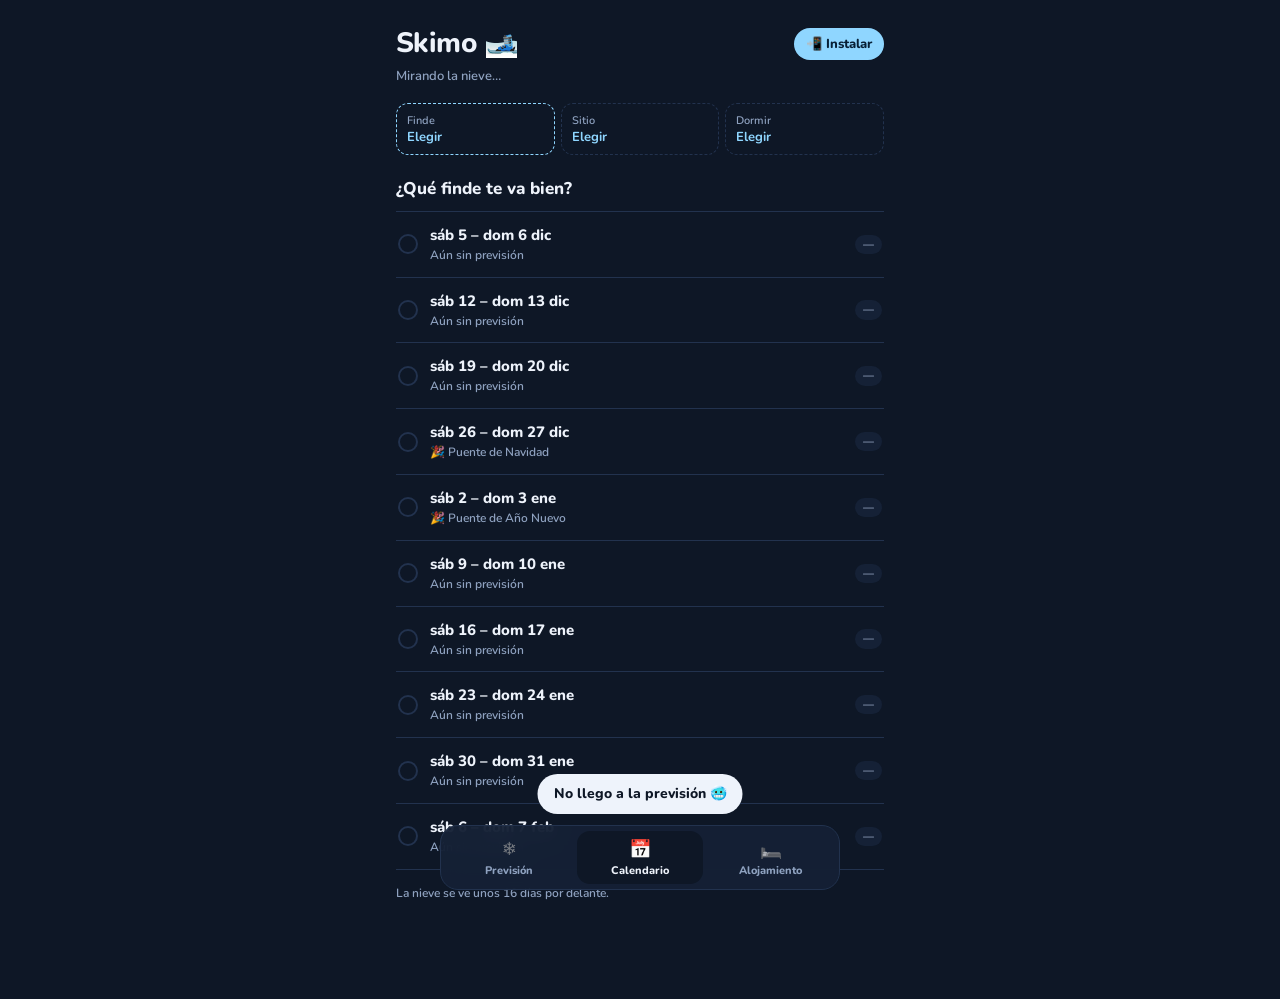
==== commit cb61e3c4: "Skimo: mapa interactivo, sin precios a la vista y botón para instalar desde el juego Co-Authored-By:" ====
--- a/nieve/index.html
+++ b/nieve/index.html
@@ -17,10 +17,10 @@
   <link rel="preconnect" href="https://fonts.googleapis.com">
   <link rel="preconnect" href="https://fonts.gstatic.com" crossorigin>
   <link href="https://fonts.googleapis.com/css2?family=Nunito:wght@500;700;800&display=swap" rel="stylesheet">
-  <link rel="stylesheet" href="estilos.css?v=3">
+  <link rel="stylesheet" href="estilos.css?v=4">
 </head>
 <body>
   <main id="app"><div class="esqueleto"><i></i><i></i><i></i></div></main>
-  <script type="module" src="app.js?v=3"></script>
+  <script type="module" src="app.js?v=4"></script>
 </body>
 </html>
--- a/nieve/estilos.css
+++ b/nieve/estilos.css
@@ -70,3 +70,61 @@
 .toast { position: fixed; left: 50%; bottom: calc(env(safe-area-inset-bottom) + 86px); transform: translateX(-50%); z-index: 5; width: max-content; max-width: calc(100% - 32px);
   text-align: center; background: var(--txt); color: var(--fondo); font-weight: 800; font-size: 14px; padding: 10px 16px; border-radius: 99px; }
 .confeti { position: fixed; inset: 0; width: 100%; height: 100%; pointer-events: none; z-index: 9; }
+
+/* cabecera: botón instalar */
+.cab-top { display: flex; justify-content: space-between; align-items: center; gap: 10px; }
+.instalar { border: 0; cursor: pointer; padding: 7px 12px; border-radius: 99px; background: var(--hielo); color: #082036; font: 800 13px Nunito, sans-serif; }
+
+/* mapa */
+.hueco-mapa { margin: 0 -16px; position: relative; }
+.mapa { height: min(52vh, 400px); background: #1b2a42; position: relative; z-index: 0; }
+.mapa .vacio { padding-top: 120px; }
+.leaflet-container { font: inherit; background: #1b2a42; }
+.leaflet-control-attribution { font-size: 9px; background: rgba(14, 23, 38, .6) !important; color: var(--suave); }
+.leaflet-control-attribution a { color: var(--suave); }
+.m { overflow: visible; }
+.pin { position: absolute; cursor: pointer; }
+.punto { position: absolute; width: 8px; height: 8px; left: -4px; top: -4px; border-radius: 50%; background: #0e1726; border: 2px solid #fff; }
+.burbuja { position: absolute; left: var(--dx); top: var(--dy); transform: translate(-50%, calc(-100% - 8px)); white-space: nowrap;
+  padding: 3px 7px; border-radius: 9px; font-weight: 800; font-size: 13px; color: #0e1726; background: #fff; box-shadow: 0 3px 10px rgba(0, 0, 0, .35); transition: transform .15s; }
+.burbuja small { font-size: 10px; margin-left: 1px; }
+.pin.top .burbuja { background: var(--top); } .pin.bien .burbuja { background: var(--hielo); } .pin.justo .burbuja { background: var(--justo); } .pin.no .burbuja { background: #dfe6f2; }
+.pin.foco .burbuja { transform: translate(-50%, calc(-100% - 8px)) scale(1.18); box-shadow: 0 0 0 3px #0e1726, 0 0 0 5px #fff; }
+.pin.si .burbuja { outline: 2px solid #0e1726; }
+.pin em { position: absolute; left: var(--dx); top: calc(var(--dy) + 8px); transform: translateX(-50%); white-space: nowrap; font-style: normal; font-weight: 800; font-size: 12px;
+  color: #0e1726; background: rgba(255, 255, 255, .85); padding: 1px 6px; border-radius: 6px; }
+.casa { position: absolute; transform: translate(-50%, -50%); font-size: 18px; text-align: center; line-height: 1; }
+.casa span { display: block; font-size: 10px; font-weight: 800; color: #0e1726; }
+
+/* ficha del sitio */
+.ficha { background: var(--carta); border: 1px solid var(--borde); border-radius: 16px; padding: 14px; margin-top: 12px; }
+.ficha.si { border-color: var(--top); }
+.f-top { display: flex; justify-content: space-between; gap: 10px; }
+.f-top b { display: block; font-size: 18px; font-weight: 800; }
+.f-top small { color: var(--suave); font-size: 12px; }
+.f-cm { text-align: right; } .f-cm b { font-size: 26px; line-height: 1; }
+.f-nota, .f-finde { color: var(--suave); font-size: 13px; margin-top: 8px; }
+.btn.hecho { background: var(--top); }
+
+/* hoja de instalar */
+.hoja-fondo { position: fixed; inset: 0; z-index: 2000; background: rgba(5, 10, 20, .6); display: flex; align-items: flex-end; justify-content: center; animation: aparecer .2s; }
+.hoja { width: min(520px, 100%); background: var(--carta); border-radius: 22px 22px 0 0; padding: 22px 20px calc(env(safe-area-inset-bottom) + 18px); text-align: center; animation: subir .28s ease-out; }
+.h-icono { width: 76px; height: 76px; border-radius: 18px; box-shadow: 0 6px 20px rgba(0, 0, 0, .4); }
+.hoja h2 { font-size: 21px; font-weight: 800; margin-top: 12px; }
+.h-txt { color: var(--suave); font-size: 14px; margin: 6px 0 14px; }
+.pasos { list-style: none; padding: 0; text-align: left; }
+.pasos li { display: flex; align-items: center; gap: 12px; padding: 10px 0; border-top: 1px solid var(--borde); }
+.pasos li > span { flex: none; width: 26px; height: 26px; border-radius: 50%; display: grid; place-items: center; background: var(--hielo); color: #082036; font-weight: 800; font-size: 13px; }
+.ico-c { width: 20px; height: 20px; vertical-align: -4px; color: var(--hielo); }
+.hoja .mini { color: var(--suave); font-size: 12px; margin-top: 6px; }
+@keyframes aparecer { from { opacity: 0; } }
+@keyframes subir { from { transform: translateY(40px); opacity: 0; } }
+
+/* interacción del mapa */
+.ver-todos { position: absolute; top: 10px; right: 12px; z-index: 2; border: 0; cursor: pointer; padding: 7px 11px; border-radius: 99px;
+  background: rgba(14, 23, 38, .85); color: var(--txt); font: 800 12px Nunito, sans-serif; border: 1px solid var(--borde); }
+.pin:active .burbuja { transform: translate(-50%, calc(-100% - 8px)) scale(.92); }
+.leaflet-bar { border: 1px solid var(--borde) !important; box-shadow: none !important; }
+.leaflet-bar a { background: rgba(14, 23, 38, .9) !important; color: var(--txt) !important; border-color: var(--borde) !important; }
+.mapa .leaflet-tile-pane { filter: saturate(.55) brightness(1.02); }
+.mapa, .leaflet-container { background: #e9edf2; }
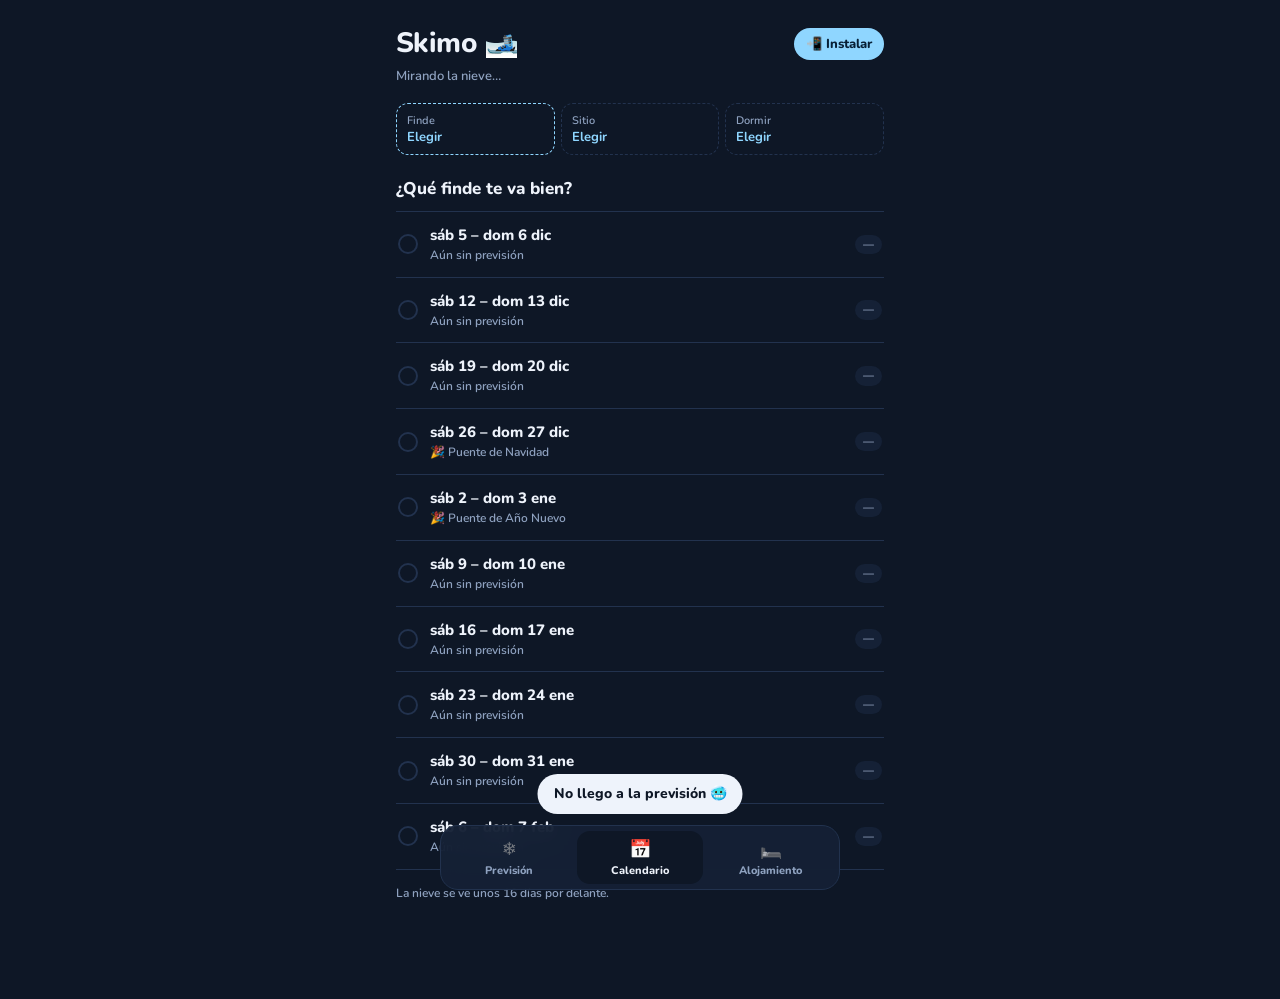
==== commit 322ce85e: "Skimo: rutas clásicas de skimo por estación (datos contrastados) + enlace a Wikiloc Co-Authored-By: " ====
--- a/nieve/index.html
+++ b/nieve/index.html
@@ -17,10 +17,10 @@
   <link rel="preconnect" href="https://fonts.googleapis.com">
   <link rel="preconnect" href="https://fonts.gstatic.com" crossorigin>
   <link href="https://fonts.googleapis.com/css2?family=Nunito:wght@500;700;800&display=swap" rel="stylesheet">
-  <link rel="stylesheet" href="estilos.css?v=4">
+  <link rel="stylesheet" href="estilos.css?v=6">
 </head>
 <body>
   <main id="app"><div class="esqueleto"><i></i><i></i><i></i></div></main>
-  <script type="module" src="app.js?v=4"></script>
+  <script type="module" src="app.js?v=6"></script>
 </body>
 </html>
--- a/nieve/estilos.css
+++ b/nieve/estilos.css
@@ -128,3 +128,25 @@
 .leaflet-bar a { background: rgba(14, 23, 38, .9) !important; color: var(--txt) !important; border-color: var(--borde) !important; }
 .mapa .leaflet-tile-pane { filter: saturate(.55) brightness(1.02); }
 .mapa, .leaflet-container { background: #e9edf2; }
+
+/* ficha compacta: 2 líneas como máximo */
+.ficha { display: flex; align-items: center; gap: 12px; padding: 12px 14px; }
+.f-txt { flex: 1; min-width: 0; }
+.f-txt b, .f-txt small { display: block; white-space: nowrap; overflow: hidden; text-overflow: ellipsis; }
+.f-txt b { font-size: 16px; font-weight: 800; }
+.f-txt small { color: var(--suave); font-size: 12px; margin-top: 2px; }
+.f-txt .pill { padding: 1px 7px; }
+.f-btn { flex: none; border: 0; cursor: pointer; padding: 9px 16px; border-radius: 99px; background: var(--hielo); color: #082036; font: 800 14px Nunito, sans-serif; }
+.f-btn.hecho { background: var(--top); }
+.f-btn:active { transform: scale(.96); }
+
+/* rutas de skimo (2 líneas por ruta) */
+.rutas { list-style: none; padding: 0; margin-top: 6px; }
+.rutas a { display: flex; align-items: center; gap: 10px; padding: 10px 2px; border-bottom: 1px solid var(--borde); color: inherit; text-decoration: none; }
+.rutas a:active { opacity: .6; }
+.r-txt { flex: 1; min-width: 0; }
+.r-txt b, .r-txt small { display: block; white-space: nowrap; overflow: hidden; text-overflow: ellipsis; }
+.r-txt b { font-weight: 800; }
+.r-txt small { color: var(--suave); font-size: 12px; margin-top: 1px; }
+.rutas i { font-style: normal; color: var(--suave); font-size: 20px; }
+.seccion { font-size: 15px; font-weight: 800; margin-top: 18px; }
